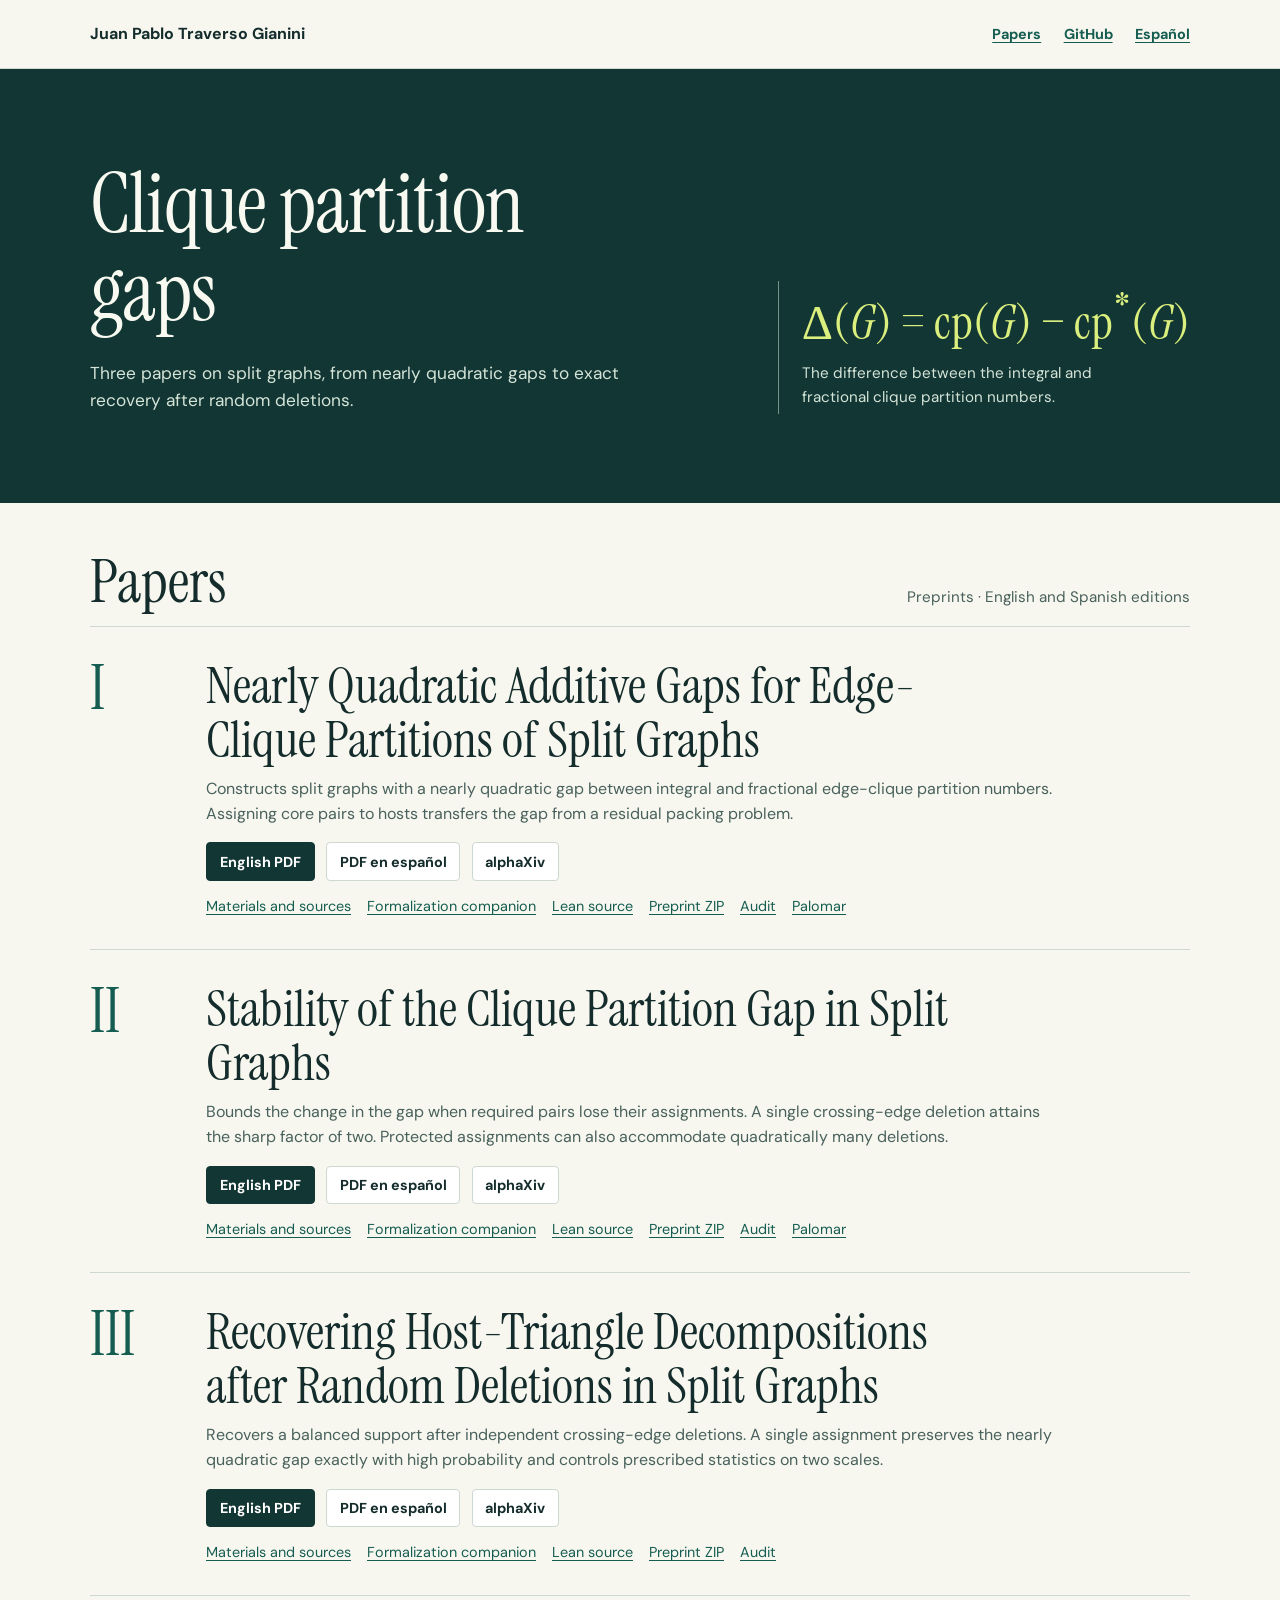
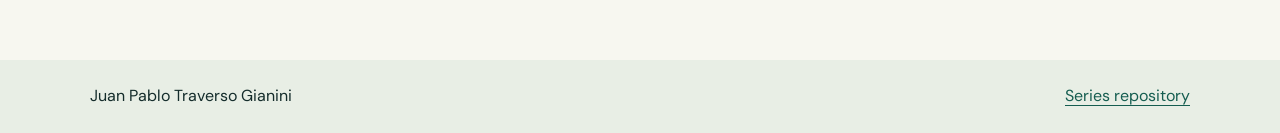
==== docs/index.html @ 01db12fd "Create bilingual homepage for the full Split Gap series" ====
<!doctype html>
<html lang="en">
<head>
  <meta charset="utf-8">
  <meta name="viewport" content="width=device-width, initial-scale=1">
  <meta name="description" content="Three papers on split graphs, from nearly quadratic gaps to exact recovery after random deletions.">
  <link rel="canonical" href="https://jtraverso.github.io/split-clique-partition-gap/">
  <link rel="alternate" hreflang="en" href="https://jtraverso.github.io/split-clique-partition-gap/">
  <link rel="alternate" hreflang="es" href="https://jtraverso.github.io/split-clique-partition-gap/es/">
  <link rel="preconnect" href="https://fonts.googleapis.com">
  <link rel="preconnect" href="https://fonts.gstatic.com" crossorigin>
  <link rel="stylesheet" href="https://fonts.googleapis.com/css2?family=DM+Sans:wght@400;700&amp;family=Instrument+Serif&amp;display=swap">
  <link rel="stylesheet" href="style.css">
  <title>Clique partition gaps · Juan Pablo Traverso Gianini</title>
</head>
<body>
  <a class="skip" href="#papers">Skip to papers</a>
  <header class="bar">
    <div class="wrap">
      <a href="./" class="brand">Juan Pablo Traverso Gianini</a>
      <nav aria-label="Navigation">
        <a href="#papers">Papers</a>
        <a href="https://github.com/jtraverso/split-clique-partition-gap">GitHub</a>
        <a href="es/" hreflang="es" lang="es">Español</a>
      </nav>
    </div>
  </header>
  <main>
    <section class="hero" aria-labelledby="series-title">
      <div class="wrap">
        <div>
          <h1 id="series-title">Clique partition gaps</h1>
          <p class="lead">Three papers on split graphs, from nearly quadratic gaps to exact recovery after random deletions.</p>
        </div>
        <div class="definition">
          <p class="formula" aria-label="Gap equals integral cost minus fractional cost">Δ(<i>G</i>) = cp(<i>G</i>) − cp<sup>*</sup>(<i>G</i>)</p>
          <p>The difference between the integral and fractional clique partition numbers.</p>
        </div>
      </div>
    </section>
    <section id="papers" class="collection wrap" aria-labelledby="papers-title">
      <div class="section-title">
        <h2 id="papers-title">Papers</h2>
        <p>Preprints · English and Spanish editions</p>
      </div>
      <ol class="papers">
        <li class="paper" id="paper-i">
          <span class="part" aria-hidden="true">I</span>
          <article aria-label="Paper I">
            <h3>Nearly Quadratic Additive Gaps for Edge-Clique Partitions of Split Graphs</h3>
            <p>Constructs split graphs with a nearly quadratic gap between integral and fractional edge-clique partition numbers. Assigning core pairs to hosts transfers the gap from a residual packing problem.</p>
            <div class="actions">
              <a class="primary" href="https://raw.githubusercontent.com/jtraverso/split-clique-partition-gap/main/preprints/SPLITGAP/01_manuscript/split-gap-en.pdf">English PDF</a>
              <a href="https://raw.githubusercontent.com/jtraverso/split-clique-partition-gap/main/preprints/SPLITGAP/01_manuscript/split-gap-es.pdf">PDF en español</a>
              <a href="https://www.alphaxiv.org/abs/2611.edge-clique-partition-split-graphs">alphaXiv</a>
            </div>
            <ul class="resources" aria-label="Supplementary materials">
              <li><a href="https://github.com/jtraverso/split-clique-partition-gap/tree/main/preprints/SPLITGAP">Materials and sources</a></li>
              <li><a href="https://raw.githubusercontent.com/jtraverso/split-clique-partition-gap/main/preprints/SPLITGAP/05_formalization/companion-en.pdf">Formalization companion</a></li>
              <li><a href="https://raw.githubusercontent.com/jtraverso/split-clique-partition-gap/main/preprints/SPLITGAP/05_formalization/split-gap-lean-v1.0.zip">Lean source</a></li>
              <li><a href="https://raw.githubusercontent.com/jtraverso/split-clique-partition-gap/main/archives/split-gap-preprint-v1.0.zip">Preprint ZIP</a></li>
              <li><a href="https://raw.githubusercontent.com/jtraverso/split-clique-partition-gap/main/preprints/SPLITGAP/02_validation/v1.0/AUDIT_RESULT.json">Audit</a></li>
              <li><a href="https://palomar-registry.org/entry.html?id=PALOMAR-2026-11-22-000012&amp;version=1">Palomar</a></li>
            </ul>
          </article>
        </li>
        <li class="paper" id="paper-ii">
          <span class="part" aria-hidden="true">II</span>
          <article aria-label="Paper II">
            <h3>Stability of the Clique Partition Gap in Split Graphs</h3>
            <p>Bounds the change in the gap when required pairs lose their assignments. A single crossing-edge deletion attains the sharp factor of two. Protected assignments can also accommodate quadratically many deletions.</p>
            <div class="actions">
              <a class="primary" href="https://raw.githubusercontent.com/jtraverso/split-clique-partition-gap-ii/3c2da989f57fbc8d51db0621bda00d279a0e3b91/preprints/SPLITGAPII/01_manuscript/split-gap-ii-en.pdf">English PDF</a>
              <a href="https://raw.githubusercontent.com/jtraverso/split-clique-partition-gap-ii/3c2da989f57fbc8d51db0621bda00d279a0e3b91/preprints/SPLITGAPII/01_manuscript/split-gap-ii-es.pdf">PDF en español</a>
              <a href="https://www.alphaxiv.org/abs/2611.clique-partition-gap-split-graphs">alphaXiv</a>
            </div>
            <ul class="resources" aria-label="Supplementary materials">
              <li><a href="https://github.com/jtraverso/split-clique-partition-gap-ii/releases/tag/v1.0">Materials and sources</a></li>
              <li><a href="https://raw.githubusercontent.com/jtraverso/split-clique-partition-gap-ii/3c2da989f57fbc8d51db0621bda00d279a0e3b91/preprints/SPLITGAPII/05_formalization/companion-en.pdf">Formalization companion</a></li>
              <li><a href="https://raw.githubusercontent.com/jtraverso/split-clique-partition-gap-ii/3c2da989f57fbc8d51db0621bda00d279a0e3b91/preprints/SPLITGAPII/05_formalization/split-gap-ii-lean-v1.0.zip">Lean source</a></li>
              <li><a href="https://raw.githubusercontent.com/jtraverso/split-clique-partition-gap-ii/3c2da989f57fbc8d51db0621bda00d279a0e3b91/archives/split-gap-ii-preprint-v1.0.zip">Preprint ZIP</a></li>
              <li><a href="https://raw.githubusercontent.com/jtraverso/split-clique-partition-gap-ii/3c2da989f57fbc8d51db0621bda00d279a0e3b91/preprints/SPLITGAPII/02_validation/v1.0/AUDIT_RESULT.json">Audit</a></li>
              <li><a href="https://palomar-registry.org/entry.html?id=PALOMAR-2026-11-23-000028&amp;version=1">Palomar</a></li>
            </ul>
          </article>
        </li>
        <li class="paper" id="paper-iii">
          <span class="part" aria-hidden="true">III</span>
          <article aria-label="Paper III">
            <h3>Recovering Host-Triangle Decompositions after Random Deletions in Split Graphs</h3>
            <p>Recovers a balanced support after independent crossing-edge deletions. A single assignment preserves the nearly quadratic gap exactly with high probability and controls prescribed statistics on two scales.</p>
            <div class="actions">
              <a class="primary" href="https://raw.githubusercontent.com/jtraverso/split-clique-partition-gap/main/preprints/SPLITGAPIII/01_manuscript/split-gap-iii-en.pdf">English PDF</a>
              <a href="https://raw.githubusercontent.com/jtraverso/split-clique-partition-gap/main/preprints/SPLITGAPIII/01_manuscript/split-gap-iii-es.pdf">PDF en español</a>
              <a href="https://www.alphaxiv.org/abs/2611.host-triangle-decompositions-random-deletions">alphaXiv</a>
            </div>
            <ul class="resources" aria-label="Supplementary materials">
              <li><a href="https://github.com/jtraverso/split-clique-partition-gap/releases/tag/split-gap-iii-preprint-1.0">Materials and sources</a></li>
              <li><a href="https://raw.githubusercontent.com/jtraverso/split-clique-partition-gap/main/preprints/SPLITGAPIII/05_formalization/companion-en.pdf">Formalization companion</a></li>
              <li><a href="https://raw.githubusercontent.com/jtraverso/split-clique-partition-gap/main/preprints/SPLITGAPIII/05_formalization/split-gap-iii-lean-v0.4.zip">Lean source</a></li>
              <li><a href="https://github.com/jtraverso/split-clique-partition-gap/releases/download/split-gap-iii-preprint-1.0/split-gap-iii-preprint-v1.0.zip">Preprint ZIP</a></li>
              <li><a href="https://raw.githubusercontent.com/jtraverso/split-clique-partition-gap/main/preprints/SPLITGAPIII/02_validation/v1.0/EDITORIAL_AUDIT.md">Audit</a></li>
            </ul>
          </article>
        </li>
      </ol>
    </section>
  </main>
  <footer class="foot">
    <div class="wrap">
      <p>Juan Pablo Traverso Gianini</p>
      <a href="https://github.com/jtraverso/split-clique-partition-gap">Series repository</a>
    </div>
  </footer>
</body>
</html>
---- docs/style.css ----
:root {
  color-scheme: light;
  --paper: #f7f7f0;
  --white: #fff;
  --ink: #142c2b;
  --muted: #49615c;
  --line: #ccd8d0;
  --dark: #123633;
  --bright: #dbef7e;
  --accent: #155d50;
  --serif: "Instrument Serif", Georgia, serif;
  --sans: "DM Sans", "Segoe UI", sans-serif;
}
* { box-sizing: border-box; }
body { margin: 0; background: var(--paper); color: var(--ink); font-family: var(--sans); line-height: 1.55; }
a { color: var(--accent); text-underline-offset: .23em; }
a:hover { text-decoration-thickness: 2px; }
a:focus-visible { outline: 3px solid #b65925; outline-offset: 4px; }
.wrap { width: min(1100px, calc(100% - 64px)); margin-inline: auto; }
.skip { position: absolute; z-index: 2; top: .5rem; left: .5rem; padding: .7rem; background: var(--white); transform: translateY(-160%); }
.skip:focus { transform: none; }
.bar { border-bottom: 1px solid var(--line); }
.bar .wrap, .foot .wrap { display: flex; justify-content: space-between; align-items: center; gap: 1rem; flex-wrap: wrap; }
.bar .wrap { min-height: 68px; }
.brand { font-weight: 700; color: var(--ink); text-decoration: none; }
nav { display: flex; align-items: center; gap: 1.4rem; flex-wrap: wrap; }
nav a { font-size: .9rem; font-weight: 700; }
.hero { background: var(--dark); color: #f8faf1; }
.hero .wrap { display: grid; grid-template-columns: 1.65fr 1fr; gap: clamp(2rem, 5vw, 5rem); align-items: end; padding: clamp(3.1rem, 7vw, 5.8rem) 0; }
h1, h2, h3 { font-family: var(--serif); line-height: 1.05; font-weight: 400; }
h1 { font-size: clamp(3.25rem, 6.6vw, 6.3rem); margin: 0; max-width: 12ch; letter-spacing: -.012em; }
.hero .lead { color: #d4e4d8; max-width: 48ch; margin: 1.5rem 0 0; font-size: 1.08rem; }
.definition { border-left: 1px solid #719587; padding: .25rem 0 .25rem 1.4rem; }
.formula { color: var(--bright); font-family: var(--serif); font-size: clamp(2.15rem, 3.8vw, 3.65rem); margin: 0; line-height: 1.18; white-space: nowrap; }
.definition p:last-child { margin: .65rem 0 0; font-size: .95rem; color: #d4e4d8; max-width: 35ch; }
.collection { padding: 2.9rem 0 4rem; }
.section-title { display: flex; align-items: baseline; justify-content: space-between; flex-wrap: wrap; gap: 0 1rem; border-bottom: 1px solid var(--line); padding-bottom: .8rem; }
.section-title h2 { font-size: clamp(2.6rem, 4.7vw, 4.2rem); margin: 0; }
.section-title p { margin: .25rem 0; color: var(--muted); font-size: .95rem; }
.papers { padding: 0; margin: 0; list-style: none; }
.paper { display: grid; grid-template-columns: 96px minmax(0, 1fr); gap: 1.25rem; border-bottom: 1px solid var(--line); padding: 2rem 0; scroll-margin-top: 1rem; }
.part { color: var(--accent); font-family: var(--serif); font-size: 3.8rem; line-height: 1; }
.paper h3 { margin: 0 0 .65rem; font-size: clamp(2.05rem, 4vw, 3.35rem); max-width: 35ch; }
.paper p { margin: 0 0 1rem; color: var(--muted); max-width: 78ch; }
.actions { display: flex; flex-wrap: wrap; gap: .55rem .7rem; margin: 0 0 .85rem; }
.actions a { border: 1px solid var(--line); background: var(--white); color: var(--ink); font-size: .9rem; font-weight: 700; text-decoration: none; padding: .45rem .8rem; border-radius: .25rem; }
.actions a.primary { background: var(--dark); border-color: var(--dark); color: var(--white); }
.actions a:hover { border-color: var(--accent); text-decoration: underline; }
.resources { display: flex; flex-wrap: wrap; gap: .35rem 1rem; padding: 0; margin: 0; list-style: none; font-size: .9rem; }
.foot { background: #e8eee5; padding: 1.5rem 0; }
.foot p { margin: 0; }
@media (max-width: 720px) {
  .wrap { width: calc(100% - 36px); }
  .hero .wrap { grid-template-columns: 1fr; align-items: start; gap: 1.8rem; }
  h1 { max-width: 13ch; }
  .paper { grid-template-columns: 51px minmax(0, 1fr); gap: .65rem; }
  .part { font-size: 2.6rem; }
}
@media (max-width: 440px) {
  .bar .wrap { padding: .65rem 0; gap: .35rem; }
  nav { gap: 1rem; }
  .paper { grid-template-columns: 1fr; }
}
@media print {
  .hero { background: none; color: var(--ink); }
  .formula, .hero .lead, .definition p:last-child { color: var(--ink); }
  .paper { break-inside: avoid; }
}
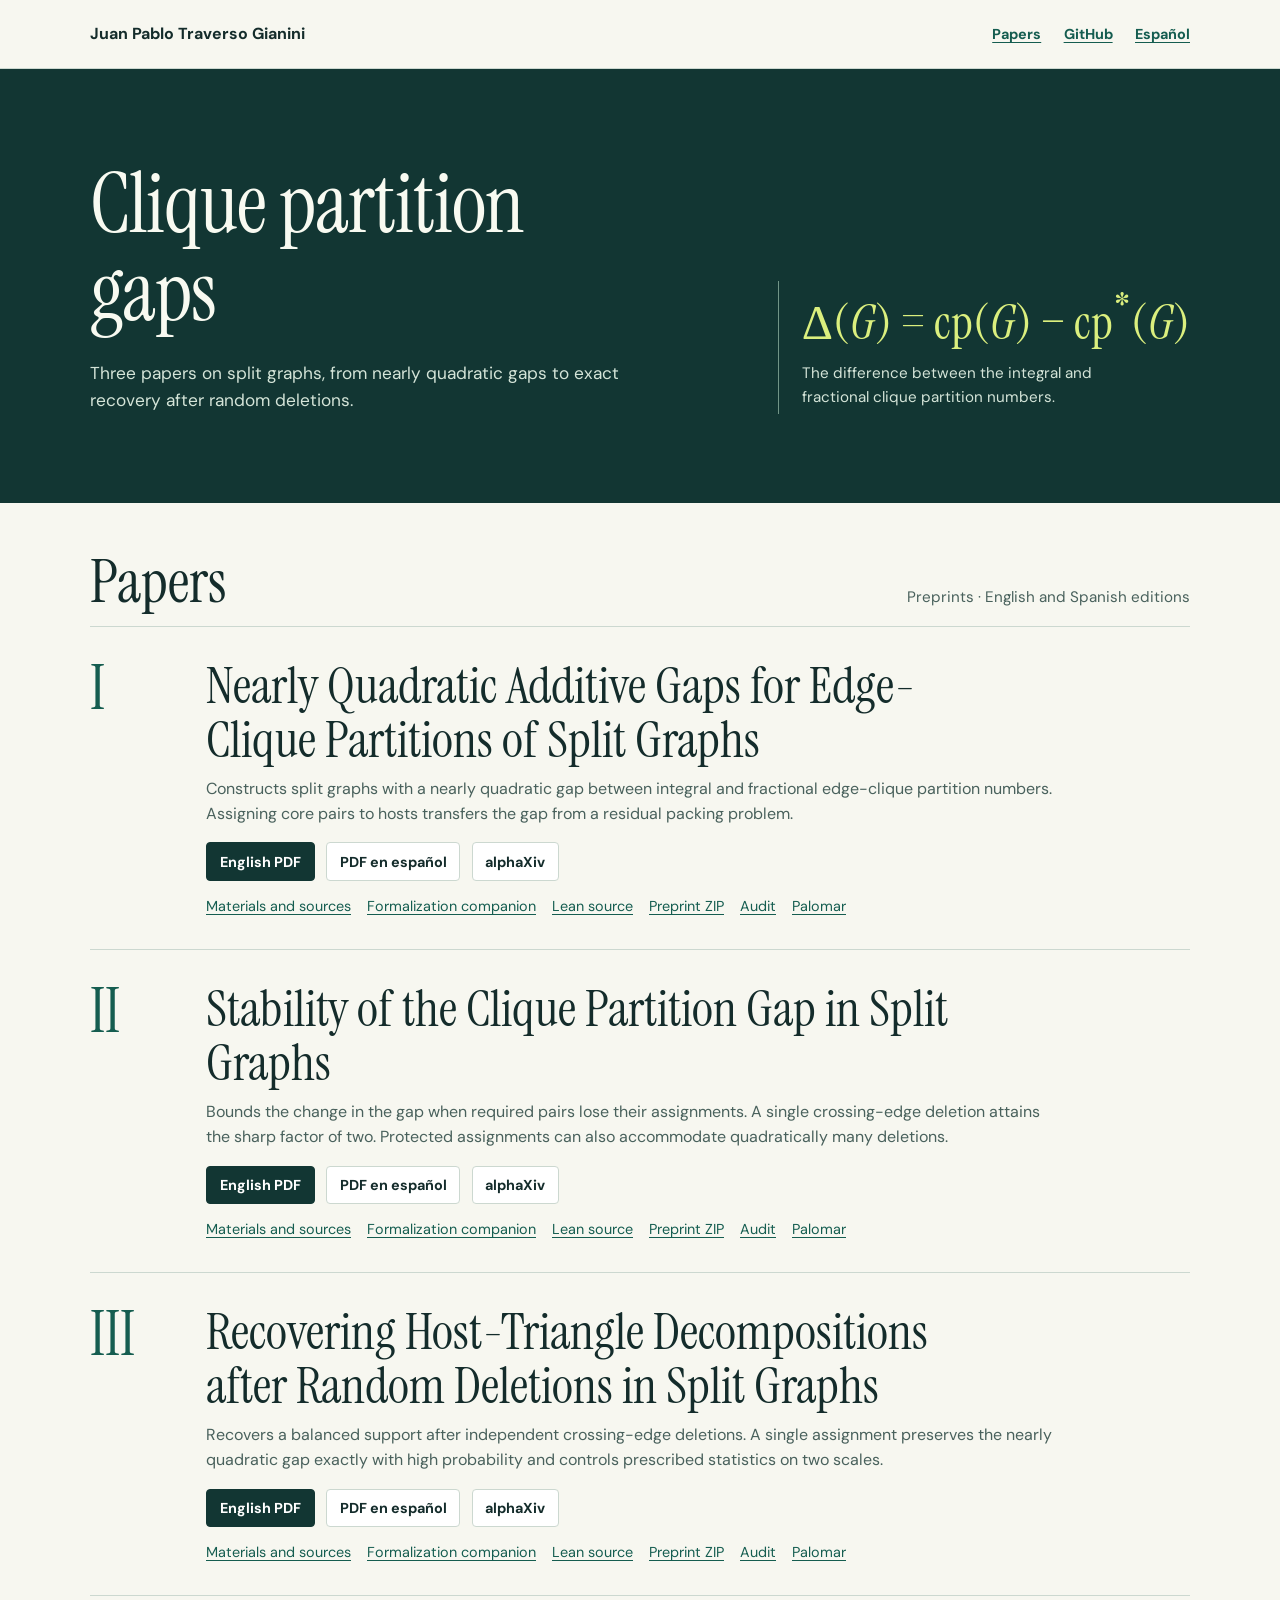
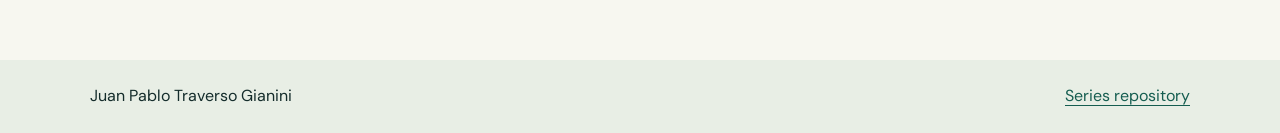
==== commit e556f490: "Add Palomar registration links Co-Authored-By: Claude Opus 5.5 <noreply@anthropic.com>" ====
--- a/docs/index.html
+++ b/docs/index.html
@@ -100,6 +100,7 @@
               <li><a href="https://raw.githubusercontent.com/jtraverso/split-clique-partition-gap/main/preprints/SPLITGAPIII/05_formalization/split-gap-iii-lean-v0.4.zip">Lean source</a></li>
               <li><a href="https://github.com/jtraverso/split-clique-partition-gap/releases/download/split-gap-iii-preprint-1.0/split-gap-iii-preprint-v1.0.zip">Preprint ZIP</a></li>
               <li><a href="https://raw.githubusercontent.com/jtraverso/split-clique-partition-gap/main/preprints/SPLITGAPIII/02_validation/v1.0/EDITORIAL_AUDIT.md">Audit</a></li>
+              <li><a href="https://palomar-registry.org/entry.html?id=PALOMAR-2026-11-26-000005&amp;version=1">Palomar</a></li>
             </ul>
           </article>
         </li>
